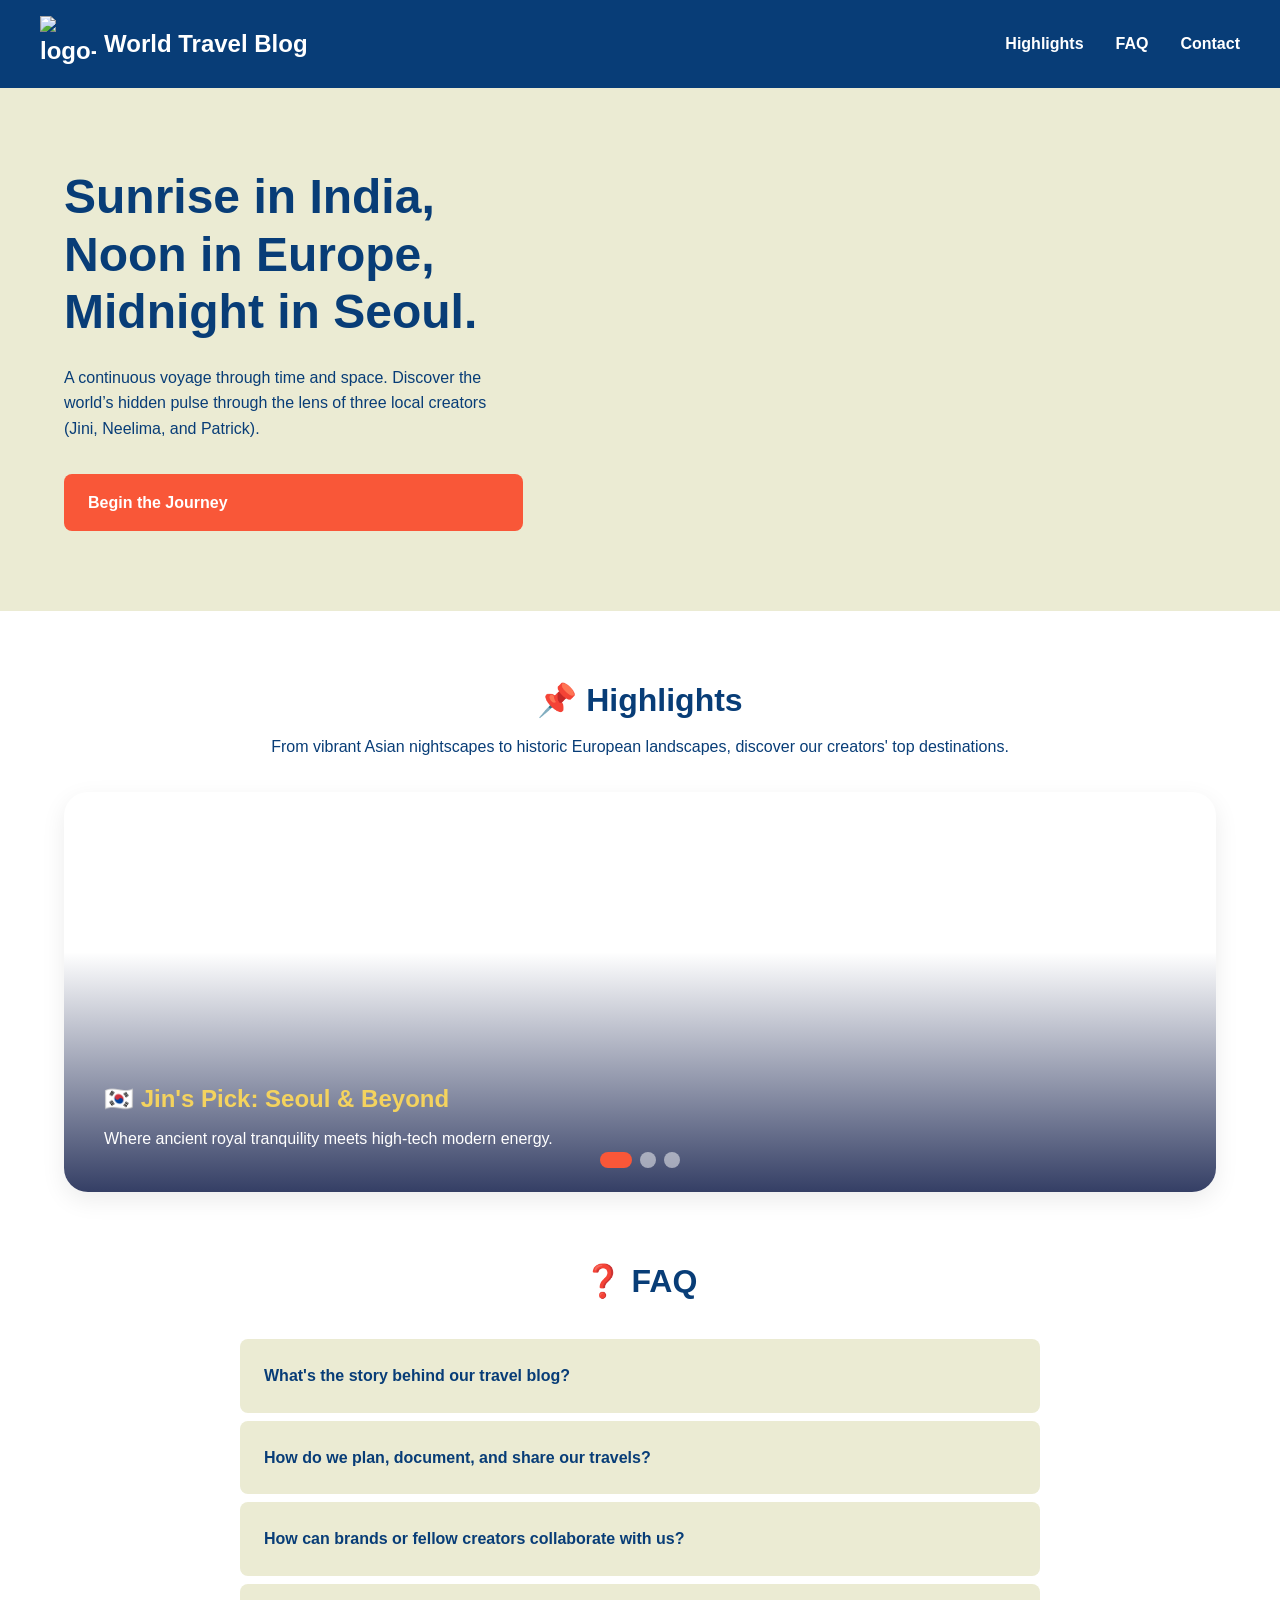
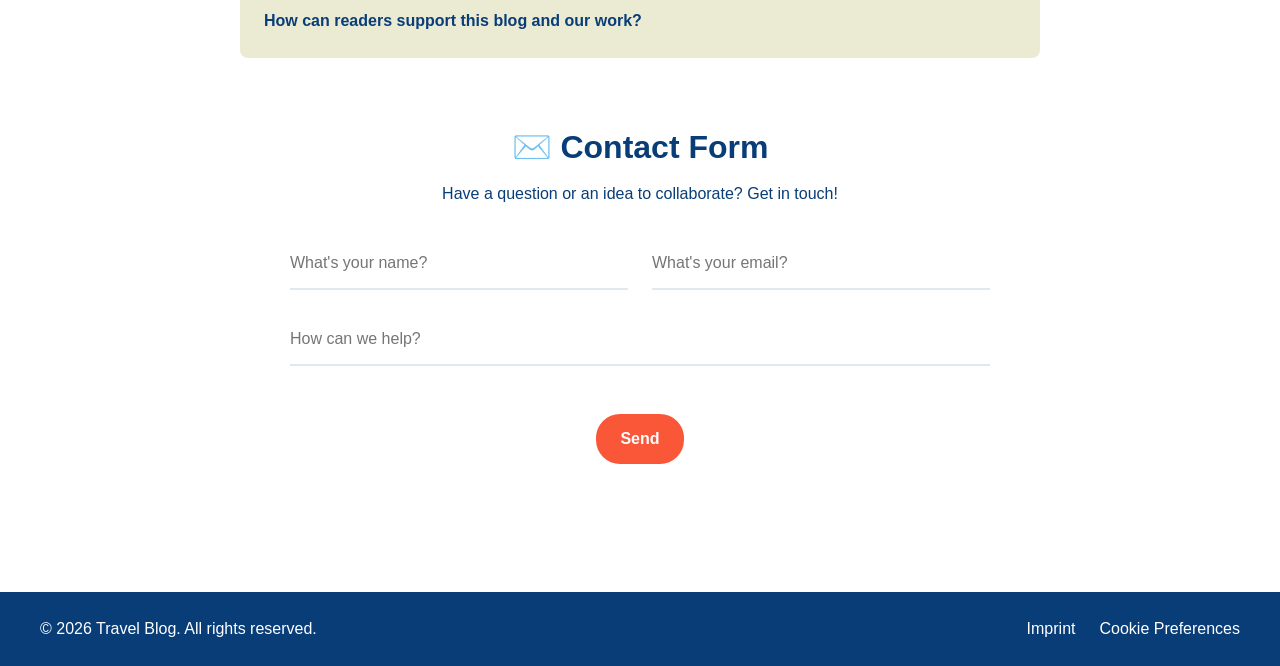
==== jin-landingpage01.html @ d6489b0f "feat. die sind meine aktuelle versionen." ====
<!DOCTYPE html>
<html lang="en">
<head>
    <meta charset="UTF-8">
    <meta name="viewport" content="width=device-width, initial-scale=1.0">
    <title>Travel Blog - Home</title>
    <link rel="stylesheet" href="jin-landingpage01-style.css">
</head>
<body>

    <!-- Main Page Wrapper Container -->
    <div class="page-wrapper">

        <!-- Header Component Section -->
        <header class="header">
            <div class="header__container">
                <div class="header__logo">
                    <img src="./image/logo-big.jpeg" alt="logo-big" class="header__logo-img"> World Travel Blog
                </div>
                <nav class="nav">
                    <a href="#highlights" class="nav__link">Highlights</a>
                    <a href="#faq" class="nav__link">FAQ</a>
                    <a href="#contact" class="nav__link">Contact</a>
                </nav>
            </div>
        </header>

        <!-- Hero Web Section Component -->
        <section class="hero">
            <div class="hero__card">
                <div class="hero__content">
                    <h1 class="hero__title">
                        Sunrise in India,<br>
                        Noon in Europe,<br>
                        Midnight in Seoul.
                    </h1>
                    <p class="hero__desc">
                        A continuous voyage through time and space. Discover the world’s hidden pulse through the lens of three local creators (Jini, Neelima, and Patrick).
                    </p>
                    <a href="#highlights" class="btn--primary">Begin the Journey</a>
                </div>
                <div class="hero__img"></div>
            </div>
        </section>

        <!-- Main Home Content Section -->
        <main class="main-content" id="highlights">
            
            <div class="section-header">
                <h2 class="section-header__title">📌 Highlights</h2>
                <p class="section-header__desc">
                    From vibrant Asian nightscapes to historic European landscapes, discover our creators' top destinations.
                </p>
            </div>

            <!-- Slider Component -->
            <div class="slider">
                <!-- 라디오 버튼들 (화면에는 숨김 처리) -->
                <input type="radio" name="slider" id="slide1" class="slider__input" checked>
                <input type="radio" name="slider" id="slide2" class="slider__input">
                <input type="radio" name="slider" id="slide3" class="slider__input">

                <div class="slider__wrapper">
                    <div class="slider__slide slider__slide--one">
                        <div class="slider__text">
                            <h3 class="slider__title">🇰🇷 Jin's Pick: Seoul & Beyond</h3>
                            <p class="slider__desc">Where ancient royal tranquility meets high-tech modern energy.</p>
                        </div>
                    </div>
                    <div class="slider__slide slider__slide--two">
                        <div class="slider__text">
                            <h3 class="slider__title">🇮🇳 Neelima's Pick: Incredible India</h3>
                            <p class="slider__desc">A land of rich heritage, vibrant colors, and unforgettable flavors.</p>
                        </div>
                    </div>
                    <div class="slider__slide slider__slide--three">
                        <div class="slider__text">
                            <h3 class="slider__title">🇩🇪 Patrick's Pick: Scenic Germany</h3>
                            <p class="slider__desc">Fairytale castles, historic cities, and pristine alpine nature.</p>
                        </div>
                    </div>
                </div>

                <div class="slider__dots">
                    <label for="slide1" class="slider__dot slider__dot--one"></label>
                    <label for="slide2" class="slider__dot slider__dot--two"></label>
                    <label for="slide3" class="slider__dot slider__dot--three"></label>
                </div>
            </div>

            <!-- FAQ Accordion Section Component -->
            <section class="faq" id="faq">
                <div class="section-header">
                    <h2 class="section-header__title">❓ FAQ</h2>
                </div>
                <details class="faq__item">
                    <summary class="faq__summary">What's the story behind our travel blog?</summary>
                    <p class="faq__content">Detailed answer goes here...</p>
                </details>
                <details class="faq__item">
                    <summary class="faq__summary">How do we plan, document, and share our travels?</summary>
                    <p class="faq__content">Detailed answer goes here...</p>
                </details>
                <details class="faq__item">
                    <summary class="faq__summary">How can brands or fellow creators collaborate with us?</summary>
                    <p class="faq__content">Detailed answer goes here...</p>
                </details>
                <details class="faq__item">
                    <summary class="faq__summary">How can readers support this blog and our work?</summary>
                    <p class="faq__content">Detailed answer goes here...</p>
                </details>
            </section>

            <!-- Contact Form Section Component -->
            <section class="contact" id="contact">
                <div class="section-header">
                    <h2 class="section-header__title">✉️ Contact Form</h2>
                    <p class="section-header__desc">Have a question or an idea to collaborate? Get in touch!</p>
                </div>
                <form class="contact__form" onsubmit="event.preventDefault();">
                    <input type="text" class="contact__input" placeholder="What's your name?">
                    <input type="email" class="contact__input" placeholder="What's your email?">
                    <input type="text" class="contact__input contact__input--full" placeholder="How can we help?">
                    <button type="submit" class="btn--primary contact__btn">Send</button>
                </form>
            </section>

        </main>

        <!-- Footer Component Section -->
        <footer class="footer">
            <div class="footer__container">
                <div class="footer__links">
                    <span>&copy; 2026 Travel Blog. All rights reserved.</span>
                </div>
                <div class="footer__links">
                    <span>Imprint</span>
                    <span>Cookie Preferences</span>
                </div>
            </div>
        </footer>

    </div>

</body>
</html>
---- jin-landingpage01-style.css ----
/* =========================================================
    1. Global Reset & Variables
========================================================= */
* {
    box-sizing: border-box;
    margin: 0;
    padding: 0;
}

:root {
    /* Font size scale (based on 1rem = 16px) */
    --font-base: 1rem;     /* 16px - Regular text */
    --font-lg: 1.5rem;     /* 24px - Subheading */
    --font-xl: 2rem;       /* 32px - Section title */
    --font-xxl: 3rem;      /* 48px - Main large title */

    /* Brand colors */
    --c-primary: #083D77;
    --c-secondary: #EBEBD3;
    --c-accent: #F95738;
}

body {
    background-color: var(--c-secondary);
    font-family: 'Inter', sans-serif;
    color: var(--c-primary);
    line-height: 1.6;
    display: flex;
    justify-content: center; /* Center align the whole page */
}

/* =========================================================
    2. Common Elements (Buttons, Containers)
========================================================= */
/* White canvas wrapper for the entire page */
.page-wrapper {
    width: 100%;
    max-width: 1440px;
    background-color: #FFFFFF;
    box-shadow: 0 0 2rem rgba(0,0,0,0.05); /* 2rem = 32px */
}

/* Common button style */
.btn--primary {
    display: inline-block;
    background-color: var(--c-accent);
    color: white;
    padding: 1rem 1.5rem; /* Top/Bottom 1rem, Left/Right 1.5rem */
    border-radius: 0.5rem;
    border: none;
    font-weight: 700;
    font-size: var(--font-base);
    text-decoration: none;
    cursor: pointer;
}
.btn--primary:hover {
    opacity: 0.9;
}

/* =========================================================
    3. Header & Navigation
========================================================= */
.header {
    background-color: var(--c-primary);
    padding: 1rem 0;
}
.header__container {
    max-width: 1440px;
    margin: 0 auto;
    padding: 0 2.5rem;
    display: flex;
    justify-content: space-between;
    align-items: center;
}
.header__logo {
    color: white;
    font-size: var(--font-lg);
    font-weight: 800;
    display: flex;
    align-items: center;
    gap: 0.5rem;
}
.header__logo-img {
    width: 3.5rem;
    height: 3.5rem;
}
.nav {
    display: flex;
    gap: 2rem;
}
.nav__link {
    color: white;
    text-decoration: none;
    font-weight: 600;
}

/* =========================================================
    4. Hero Section (Main Banner)
========================================================= */
.hero__card {
    display: grid;
    grid-template-columns: 1.1fr 1.3fr;
    background-color: var(--c-secondary);
}
.hero__content {
    padding: 5rem 4rem;
    display: flex;
    flex-direction: column;
    justify-content: center;
}
.hero__title {
    font-size: var(--font-xxl);
    font-weight: 900;
    margin-bottom: 1.5rem;
    line-height: 1.2;
}
.hero__desc {
    font-size: var(--font-base);
    margin-bottom: 2rem;
}
.hero__img {
    background-image: url('./image/hero-img.jpeg');
    background-size: cover;
    background-position: center;
}

/* =========================================================
    5. Main Content (Center-aligned content area)
========================================================= */
.main-content {
    max-width: 1200px;
    margin: 0 auto;
    padding: 4rem 1.5rem;
}
.section-header {
    text-align: center;
    margin-bottom: 2rem;
}
.section-header__title {
    font-size: var(--font-xl);
}
.section-header__desc {
    font-size: var(--font-base);
    margin-top: 0.5rem;
}

/* =========================================================
    6. Slider Component
========================================================= */
.slider {
    position: relative;
    overflow: hidden;
    border-radius: 1.5rem;
    box-shadow: 0 0.5rem 1.5rem rgba(0,0,0,0.08);
    margin-bottom: 4rem;
}
.slider__input {
    display: none; /* Hide actual radio buttons */
}
.slider__wrapper {
    display: flex;
    width: 300%;
    transition: transform 0.5s ease;
}
.slider__slide {
    width: 33.333%;
    height: 25rem;
    padding: 2.5rem;
    display: flex;
    align-items: flex-end;
    color: white;
    background-size: cover;
    background-position: center;
    position: relative;
}
/* Add dark gradient overlay on top of the image */
.slider__slide::before {
    content: '';
    position: absolute;
    inset: 0;
    background: linear-gradient(to top, rgba(17,29,74,0.85) 0%, transparent 60%);
}
.slider__slide--one { background-image: url("./image/home-slider01.jpeg"); }
.slider__slide--two { background-image: url("./image/home-slider02.jpeg"); }
.slider__slide--three { background-image: url("./image/home-slider03.jpeg"); }

.slider__text {
    position: relative;
    z-index: 1;
}
.slider__title {
    font-size: var(--font-lg);
    margin-bottom: 0.5rem;
    color: #F4D35E;
}

/* Move slide based on radio button selection */
#slide1:checked ~ .slider__wrapper { transform: translateX(0%); }
#slide2:checked ~ .slider__wrapper { transform: translateX(-33.333%); }
#slide3:checked ~ .slider__wrapper { transform: translateX(-66.666%); }

/* Circle dots below the slider */
.slider__dots {
    position: absolute;
    bottom: 1.5rem;
    left: 50%;
    transform: translateX(-50%);
    display: flex;
    gap: 0.5rem;
    z-index: 2;
}
.slider__dot {
    width: 1rem;
    height: 1rem;
    border-radius: 50%;
    background-color: rgba(255,255,255,0.5);
    cursor: pointer;
}
#slide1:checked ~ .slider__dots .slider__dot--one,
#slide2:checked ~ .slider__dots .slider__dot--two,
#slide3:checked ~ .slider__dots .slider__dot--three {
    background-color: var(--c-accent);
    width: 2rem;
    border-radius: 0.5rem;
}

/* =========================================================
    7. FAQ Section (Using details/summary tags)
========================================================= */
.faq {
    max-width: 800px;
    margin: 0 auto 4rem;
}
.faq__item {
    background-color: var(--c-secondary);
    border-radius: 0.5rem;
    margin-bottom: 0.5rem;
    cursor: pointer;
}
.faq__summary {
    padding: 1.5rem;
    font-weight: 700;
    font-size: var(--font-base);
    list-style: none; /* Remove default arrow */
}
.faq__content {
    padding: 0 1.5rem 1.5rem; /* Inner content padding */
    font-size: var(--font-base);
}

/* =========================================================
    8. Contact Form
========================================================= */
.contact {
    max-width: 700px;
    margin: 0 auto 4rem;
}
.contact__form {
    display: grid;
    grid-template-columns: 1fr 1fr;
    gap: 1.5rem;
    margin-top: 1.5rem;
}
.contact__input {
    width: 100%;
    padding: 1rem 0;
    border: none;
    border-bottom: 2px solid #E2E8F0;
    background: transparent;
    font-size: var(--font-base);
    outline: none;
}
.contact__input:focus {
    border-bottom-color: var(--c-accent);
}
.contact__input--full {
    grid-column: span 2; /* Span across 2 columns */
}
.contact__btn {
    grid-column: span 2;
    justify-self: center;
    margin-top: 1.5rem;
    border-radius: 1.5rem; /* Make button slightly rounder */
}

/* =========================================================
    9. Footer
========================================================= */
.footer {
    background-color: var(--c-primary);
    color: white;
    padding: 1.5rem 0;
}
.footer__container {
    max-width: 1440px;
    margin: 0 auto;
    padding: 0 2.5rem;
    display: flex;
    justify-content: space-between;
    align-items: center;
}
.footer__links {
    display: flex;
    gap: 1.5rem;
}
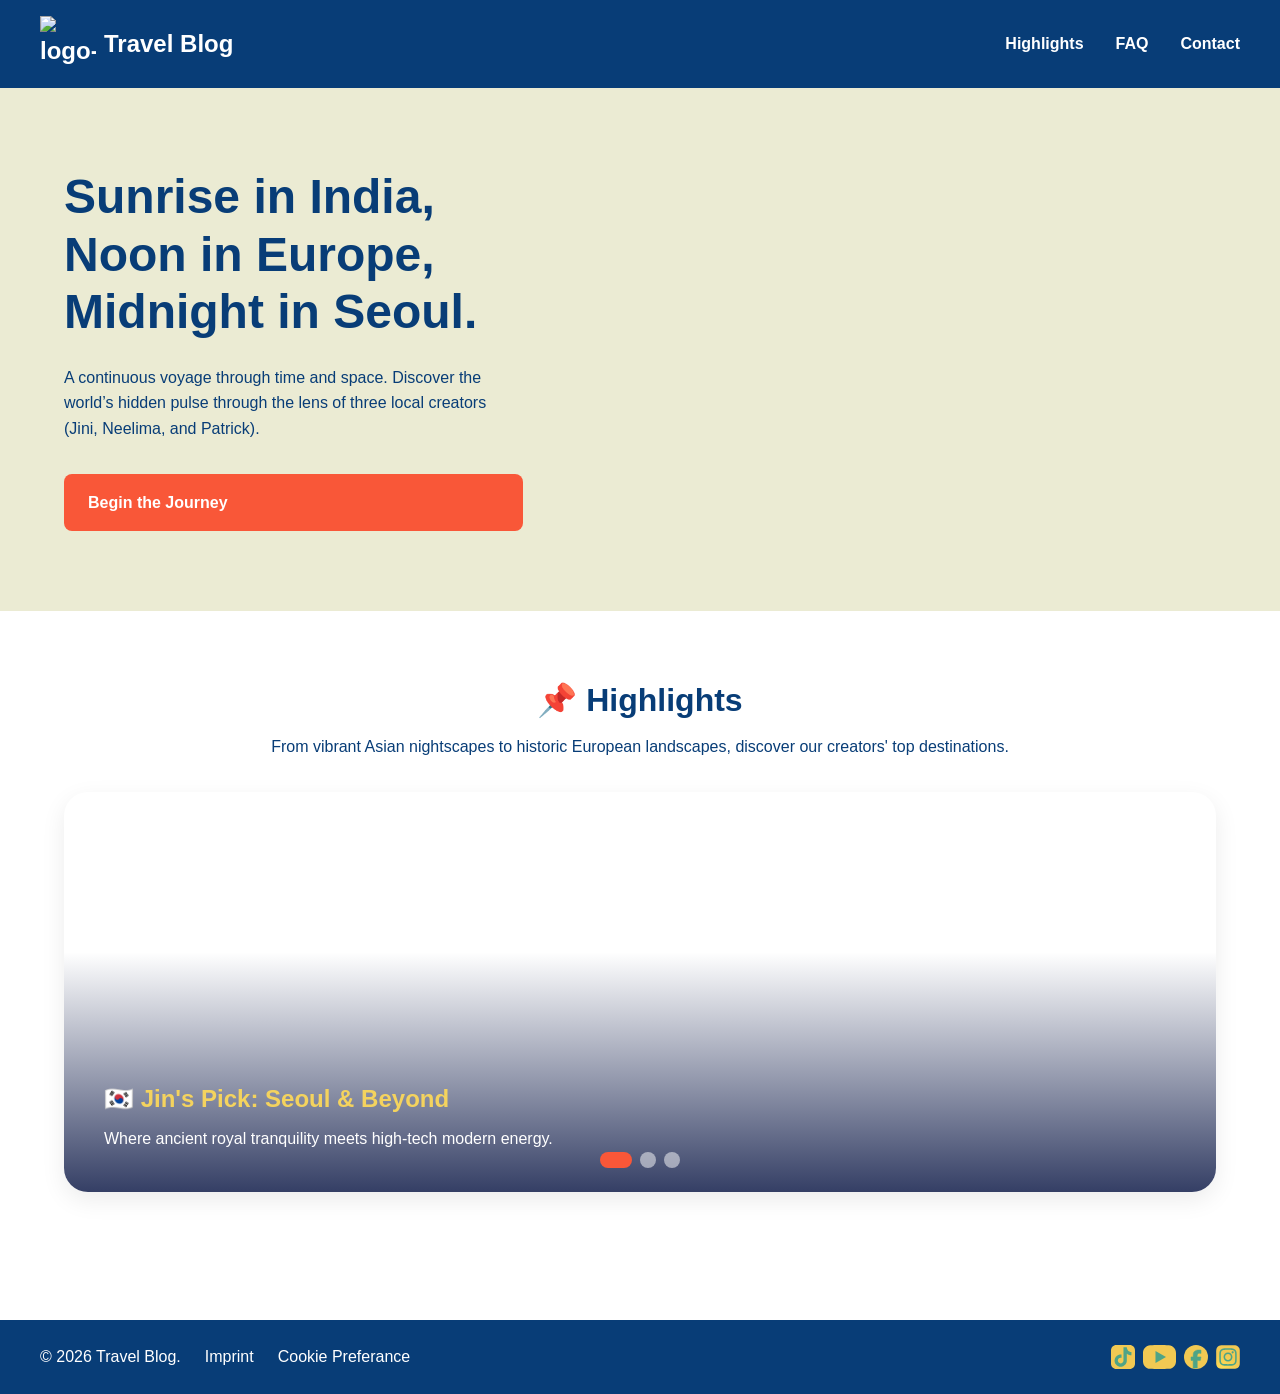
==== commit f271f921: "update. landingpage animations, responsiv. jins-seite neues design." ====
--- a/jin-landingpage01.html
+++ b/jin-landingpage01.html
@@ -1,11 +1,20 @@
 <!DOCTYPE html>
 <html lang="en">
+
 <head>
     <meta charset="UTF-8">
     <meta name="viewport" content="width=device-width, initial-scale=1.0">
     <title>Travel Blog - Home</title>
+    
+    <!-- Montserrat Font loading -->
+<link rel="preconnect" href="https://fonts.googleapis.com">
+<link rel="preconnect" href="https://fonts.gstatic.com" crossorigin>
+<link href="https://fonts.googleapis.com/css2?family=Montserrat:wght@700;800;900&display=swap">
+
     <link rel="stylesheet" href="jin-landingpage01-style.css">
+
 </head>
+
 <body>
 
     <!-- Main Page Wrapper Container -->
@@ -15,7 +24,7 @@
         <header class="header">
             <div class="header__container">
                 <div class="header__logo">
-                    <img src="./image/logo-big.jpeg" alt="logo-big" class="header__logo-img"> World Travel Blog
+                    <img src="./image/logo-big.jpeg" alt="logo-big" class="header__logo-img">Travel Blog
                 </div>
                 <nav class="nav">
                     <a href="#highlights" class="nav__link">Highlights</a>
@@ -35,7 +44,8 @@
                         Midnight in Seoul.
                     </h1>
                     <p class="hero__desc">
-                        A continuous voyage through time and space. Discover the world’s hidden pulse through the lens of three local creators (Jini, Neelima, and Patrick).
+                        A continuous voyage through time and space. Discover the world’s hidden pulse through the lens
+                        of three local creators (Jini, Neelima, and Patrick).
                     </p>
                     <a href="#highlights" class="btn--primary">Begin the Journey</a>
                 </div>
@@ -45,17 +55,18 @@
 
         <!-- Main Home Content Section -->
         <main class="main-content" id="highlights">
-            
+
             <div class="section-header">
                 <h2 class="section-header__title">📌 Highlights</h2>
                 <p class="section-header__desc">
-                    From vibrant Asian nightscapes to historic European landscapes, discover our creators' top destinations.
+                    From vibrant Asian nightscapes to historic European landscapes, discover our creators' top
+                    destinations.
                 </p>
             </div>
 
             <!-- Slider Component -->
             <div class="slider">
-                <!-- 라디오 버튼들 (화면에는 숨김 처리) -->
+                <!-- Radio Buttons -->
                 <input type="radio" name="slider" id="slide1" class="slider__input" checked>
                 <input type="radio" name="slider" id="slide2" class="slider__input">
                 <input type="radio" name="slider" id="slide3" class="slider__input">
@@ -70,7 +81,8 @@
                     <div class="slider__slide slider__slide--two">
                         <div class="slider__text">
                             <h3 class="slider__title">🇮🇳 Neelima's Pick: Incredible India</h3>
-                            <p class="slider__desc">A land of rich heritage, vibrant colors, and unforgettable flavors.</p>
+                            <p class="slider__desc">A land of rich heritage, vibrant colors, and unforgettable flavors.
+                            </p>
                         </div>
                     </div>
                     <div class="slider__slide slider__slide--three">
@@ -88,54 +100,21 @@
                 </div>
             </div>
 
-            <!-- FAQ Accordion Section Component -->
-            <section class="faq" id="faq">
-                <div class="section-header">
-                    <h2 class="section-header__title">❓ FAQ</h2>
-                </div>
-                <details class="faq__item">
-                    <summary class="faq__summary">What's the story behind our travel blog?</summary>
-                    <p class="faq__content">Detailed answer goes here...</p>
-                </details>
-                <details class="faq__item">
-                    <summary class="faq__summary">How do we plan, document, and share our travels?</summary>
-                    <p class="faq__content">Detailed answer goes here...</p>
-                </details>
-                <details class="faq__item">
-                    <summary class="faq__summary">How can brands or fellow creators collaborate with us?</summary>
-                    <p class="faq__content">Detailed answer goes here...</p>
-                </details>
-                <details class="faq__item">
-                    <summary class="faq__summary">How can readers support this blog and our work?</summary>
-                    <p class="faq__content">Detailed answer goes here...</p>
-                </details>
-            </section>
-
-            <!-- Contact Form Section Component -->
-            <section class="contact" id="contact">
-                <div class="section-header">
-                    <h2 class="section-header__title">✉️ Contact Form</h2>
-                    <p class="section-header__desc">Have a question or an idea to collaborate? Get in touch!</p>
-                </div>
-                <form class="contact__form" onsubmit="event.preventDefault();">
-                    <input type="text" class="contact__input" placeholder="What's your name?">
-                    <input type="email" class="contact__input" placeholder="What's your email?">
-                    <input type="text" class="contact__input contact__input--full" placeholder="How can we help?">
-                    <button type="submit" class="btn--primary contact__btn">Send</button>
-                </form>
-            </section>
-
         </main>
 
         <!-- Footer Component Section -->
         <footer class="footer">
             <div class="footer__container">
-                <div class="footer__links">
-                    <span>&copy; 2026 Travel Blog. All rights reserved.</span>
+                <div class="footer__right">
+                    <span>&copy; 2026 Travel Blog.</span>
+                    <span>Imprint</span>
+                    <span>Cookie Preferance</span>
                 </div>
                 <div class="footer__links">
-                    <span>Imprint</span>
-                    <span>Cookie Preferences</span>
+                    <img src="./icon/tiktok.svg" alt="Tiktok">
+                    <img src="./icon/youtube.svg" alt="Youtube">
+                    <img src="./icon/facebook.svg" alt="Facebook">
+                    <img src="./icon/Instagram.svg" alt="Instagram">
                 </div>
             </div>
         </footer>
@@ -143,4 +122,5 @@
     </div>
 
 </body>
+
 </html>
--- a/jin-landingpage01-style.css
+++ b/jin-landingpage01-style.css
@@ -7,26 +7,54 @@
     padding: 0;
 }
 
+html {
+    scroll-behavior: smooth;
+}
+
 :root {
+    /* Font Variables */
+    --font-heading: 'Montserrat', sans-serif;
+    --font-body: 'Inter', sans-serif;
+
     /* Font size scale (based on 1rem = 16px) */
-    --font-base: 1rem;     /* 16px - Regular text */
-    --font-lg: 1.5rem;     /* 24px - Subheading */
-    --font-xl: 2rem;       /* 32px - Section title */
-    --font-xxl: 3rem;      /* 48px - Main large title */
+    --font-base: 1rem;
+    /* 16px - Regular text */
+    --font-lg: 1.5rem;
+    /* 24px - Subheading */
+    --font-xl: 2rem;
+    /* 32px - Section title */
+    --font-xxl: 3rem;
+    /* 48px - Main large title */
 
     /* Brand colors */
     --c-primary: #083D77;
+    /* Regal Navy */
     --c-secondary: #EBEBD3;
+    /* Beige */
     --c-accent: #F95738;
+    /* Tomato */
+    --c-buttonpoint: #F4D35E;
+    /* Royal Gold */
+    --c-hoverpoint: #EE964B;
+    /* Sandy Brown */
 }
 
 body {
     background-color: var(--c-secondary);
-    font-family: 'Inter', sans-serif;
+    font-family: var(--font-body);
     color: var(--c-primary);
     line-height: 1.6;
     display: flex;
-    justify-content: center; /* Center align the whole page */
+    justify-content: center;
+    /* Center align the whole page */
+}
+
+h1,
+h2,
+h3,
+h4,
+.intro-quote {
+    font-family: var(--font-heading);
 }
 
 /* =========================================================
@@ -37,7 +65,8 @@
     width: 100%;
     max-width: 1440px;
     background-color: #FFFFFF;
-    box-shadow: 0 0 2rem rgba(0,0,0,0.05); /* 2rem = 32px */
+    box-shadow: 0 0 2rem rgba(0, 0, 0, 0.05);
+    /* 2rem = 32px */
 }
 
 /* Common button style */
@@ -45,7 +74,8 @@
     display: inline-block;
     background-color: var(--c-accent);
     color: white;
-    padding: 1rem 1.5rem; /* Top/Bottom 1rem, Left/Right 1.5rem */
+    padding: 1rem 1.5rem;
+    /* Top/Bottom 1rem, Left/Right 1.5rem */
     border-radius: 0.5rem;
     border: none;
     font-weight: 700;
@@ -53,6 +83,7 @@
     text-decoration: none;
     cursor: pointer;
 }
+
 .btn--primary:hover {
     opacity: 0.9;
 }
@@ -64,6 +95,7 @@
     background-color: var(--c-primary);
     padding: 1rem 0;
 }
+
 .header__container {
     max-width: 1440px;
     margin: 0 auto;
@@ -72,6 +104,7 @@
     justify-content: space-between;
     align-items: center;
 }
+
 .header__logo {
     color: white;
     font-size: var(--font-lg);
@@ -80,14 +113,17 @@
     align-items: center;
     gap: 0.5rem;
 }
+
 .header__logo-img {
     width: 3.5rem;
     height: 3.5rem;
 }
+
 .nav {
     display: flex;
     gap: 2rem;
 }
+
 .nav__link {
     color: white;
     text-decoration: none;
@@ -102,22 +138,26 @@
     grid-template-columns: 1.1fr 1.3fr;
     background-color: var(--c-secondary);
 }
+
 .hero__content {
     padding: 5rem 4rem;
     display: flex;
     flex-direction: column;
     justify-content: center;
 }
+
 .hero__title {
     font-size: var(--font-xxl);
     font-weight: 900;
     margin-bottom: 1.5rem;
     line-height: 1.2;
 }
+
 .hero__desc {
     font-size: var(--font-base);
     margin-bottom: 2rem;
 }
+
 .hero__img {
     background-image: url('./image/hero-img.jpeg');
     background-size: cover;
@@ -132,13 +172,16 @@
     margin: 0 auto;
     padding: 4rem 1.5rem;
 }
+
 .section-header {
     text-align: center;
     margin-bottom: 2rem;
 }
+
 .section-header__title {
     font-size: var(--font-xl);
 }
+
 .section-header__desc {
     font-size: var(--font-base);
     margin-top: 0.5rem;
@@ -151,17 +194,21 @@
     position: relative;
     overflow: hidden;
     border-radius: 1.5rem;
-    box-shadow: 0 0.5rem 1.5rem rgba(0,0,0,0.08);
+    box-shadow: 0 0.5rem 1.5rem rgba(0, 0, 0, 0.08);
     margin-bottom: 4rem;
 }
+
 .slider__input {
-    display: none; /* Hide actual radio buttons */
-}
+    display: none;
+    /* Hide actual radio buttons */
+}
+
 .slider__wrapper {
     display: flex;
     width: 300%;
     transition: transform 0.5s ease;
 }
+
 .slider__slide {
     width: 33.333%;
     height: 25rem;
@@ -173,21 +220,32 @@
     background-position: center;
     position: relative;
 }
+
 /* Add dark gradient overlay on top of the image */
 .slider__slide::before {
     content: '';
     position: absolute;
     inset: 0;
-    background: linear-gradient(to top, rgba(17,29,74,0.85) 0%, transparent 60%);
-}
-.slider__slide--one { background-image: url("./image/home-slider01.jpeg"); }
-.slider__slide--two { background-image: url("./image/home-slider02.jpeg"); }
-.slider__slide--three { background-image: url("./image/home-slider03.jpeg"); }
+    background: linear-gradient(to top, rgba(17, 29, 74, 0.85) 0%, transparent 60%);
+}
+
+.slider__slide--one {
+    background-image: url("./image/home-slider01.jpeg");
+}
+
+.slider__slide--two {
+    background-image: url("./image/home-slider02.jpeg");
+}
+
+.slider__slide--three {
+    background-image: url("./image/home-slider03.jpeg");
+}
 
 .slider__text {
     position: relative;
     z-index: 1;
 }
+
 .slider__title {
     font-size: var(--font-lg);
     margin-bottom: 0.5rem;
@@ -195,9 +253,17 @@
 }
 
 /* Move slide based on radio button selection */
-#slide1:checked ~ .slider__wrapper { transform: translateX(0%); }
-#slide2:checked ~ .slider__wrapper { transform: translateX(-33.333%); }
-#slide3:checked ~ .slider__wrapper { transform: translateX(-66.666%); }
+#slide1:checked~.slider__wrapper {
+    transform: translateX(0%);
+}
+
+#slide2:checked~.slider__wrapper {
+    transform: translateX(-33.333%);
+}
+
+#slide3:checked~.slider__wrapper {
+    transform: translateX(-66.666%);
+}
 
 /* Circle dots below the slider */
 .slider__dots {
@@ -209,79 +275,23 @@
     gap: 0.5rem;
     z-index: 2;
 }
+
 .slider__dot {
     width: 1rem;
     height: 1rem;
     border-radius: 50%;
-    background-color: rgba(255,255,255,0.5);
+    background-color: rgba(255, 255, 255, 0.5);
     cursor: pointer;
 }
-#slide1:checked ~ .slider__dots .slider__dot--one,
-#slide2:checked ~ .slider__dots .slider__dot--two,
-#slide3:checked ~ .slider__dots .slider__dot--three {
+
+#slide1:checked~.slider__dots .slider__dot--one,
+#slide2:checked~.slider__dots .slider__dot--two,
+#slide3:checked~.slider__dots .slider__dot--three {
     background-color: var(--c-accent);
     width: 2rem;
     border-radius: 0.5rem;
 }
 
-/* =========================================================
-    7. FAQ Section (Using details/summary tags)
-========================================================= */
-.faq {
-    max-width: 800px;
-    margin: 0 auto 4rem;
-}
-.faq__item {
-    background-color: var(--c-secondary);
-    border-radius: 0.5rem;
-    margin-bottom: 0.5rem;
-    cursor: pointer;
-}
-.faq__summary {
-    padding: 1.5rem;
-    font-weight: 700;
-    font-size: var(--font-base);
-    list-style: none; /* Remove default arrow */
-}
-.faq__content {
-    padding: 0 1.5rem 1.5rem; /* Inner content padding */
-    font-size: var(--font-base);
-}
-
-/* =========================================================
-    8. Contact Form
-========================================================= */
-.contact {
-    max-width: 700px;
-    margin: 0 auto 4rem;
-}
-.contact__form {
-    display: grid;
-    grid-template-columns: 1fr 1fr;
-    gap: 1.5rem;
-    margin-top: 1.5rem;
-}
-.contact__input {
-    width: 100%;
-    padding: 1rem 0;
-    border: none;
-    border-bottom: 2px solid #E2E8F0;
-    background: transparent;
-    font-size: var(--font-base);
-    outline: none;
-}
-.contact__input:focus {
-    border-bottom-color: var(--c-accent);
-}
-.contact__input--full {
-    grid-column: span 2; /* Span across 2 columns */
-}
-.contact__btn {
-    grid-column: span 2;
-    justify-self: center;
-    margin-top: 1.5rem;
-    border-radius: 1.5rem; /* Make button slightly rounder */
-}
 
 /* =========================================================
     9. Footer
@@ -291,6 +301,7 @@
     color: white;
     padding: 1.5rem 0;
 }
+
 .footer__container {
     max-width: 1440px;
     margin: 0 auto;
@@ -299,7 +310,13 @@
     justify-content: space-between;
     align-items: center;
 }
+
+.footer__right {
+    display: flex;
+    gap: 1.5rem;
+}
+
 .footer__links {
     display: flex;
-    gap: 1.5rem;
+    gap: 0.5rem;
 }
